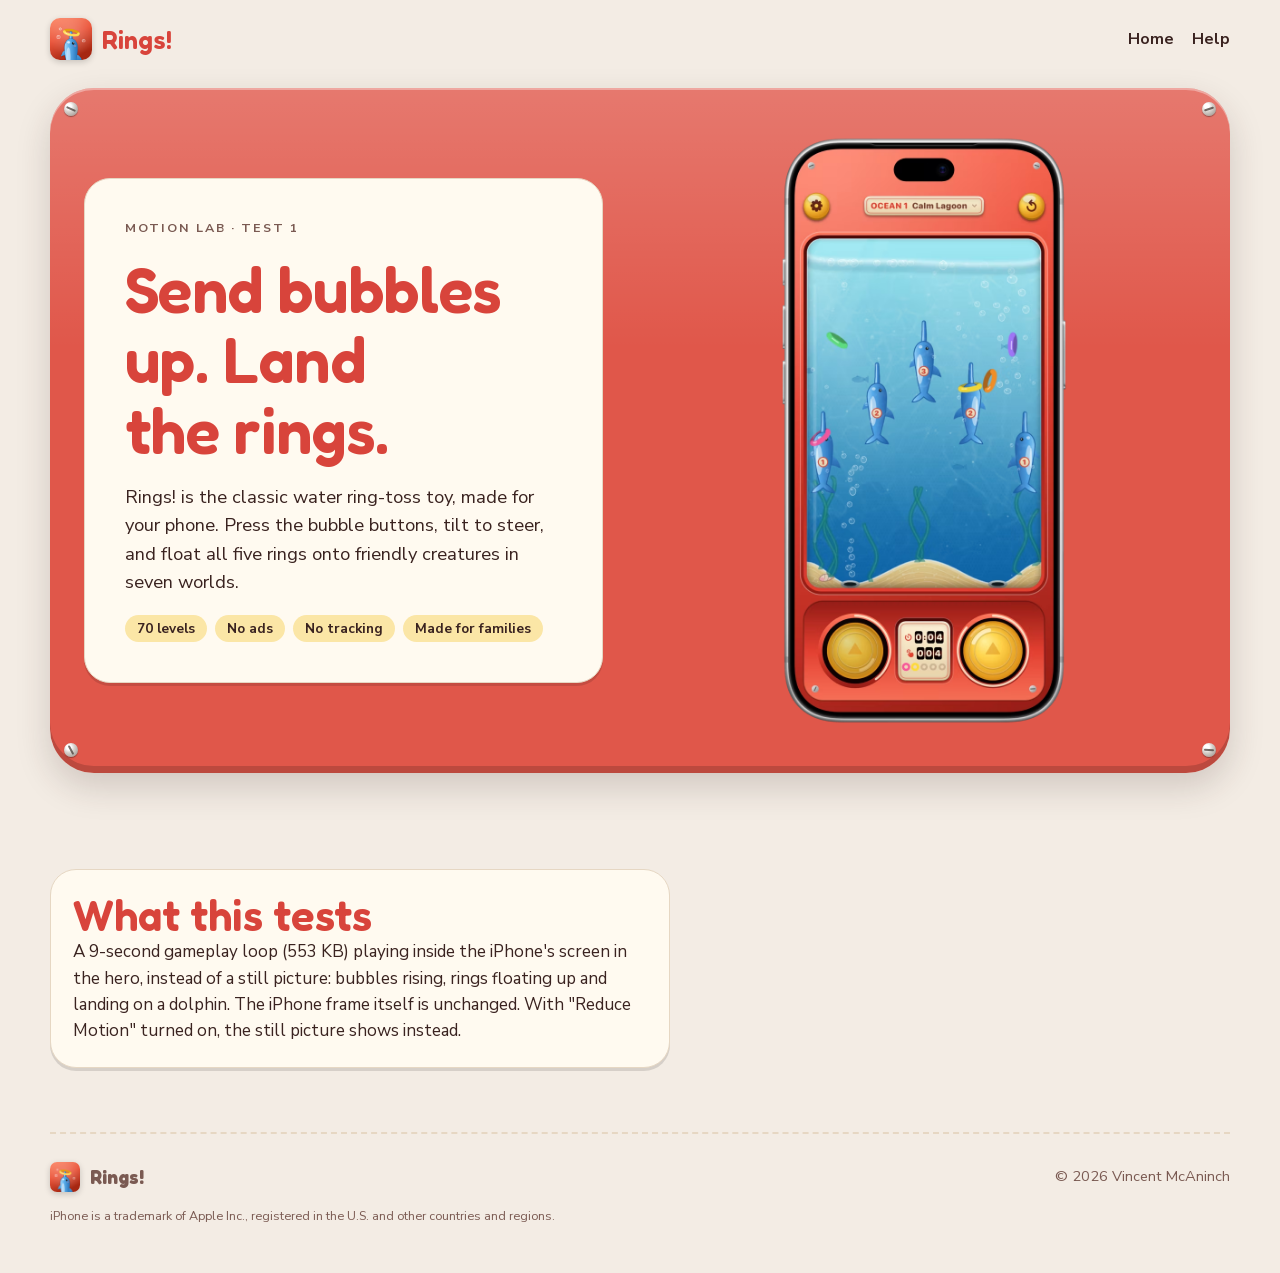
==== lab.html @ b651d56a "Motion lab: hero gameplay loop test" ====
<!doctype html>
<html lang="en">
<head>
<meta charset="utf-8">
<meta name="viewport" content="width=device-width, initial-scale=1, viewport-fit=cover">
<meta name="robots" content="noindex">   <!-- a test page for motion ideas, linked from nowhere: delete it once they're on the real pages -->
<title>Rings! Motion Lab</title>
<meta name="theme-color" content="#e0574a">
<link rel="icon" href="assets/img/favicon.png">
<link rel="stylesheet" href="assets/fonts.css">
<link rel="stylesheet" href="assets/site.css">
<style>
  /* A gameplay loop playing in the phone's screen, on top of the still picture (which shows through until the video
     starts, and stays when motion is turned down). The box is the bezel's screen opening: 1206 x 2622 of 1350 x 2760. */
  .phone.live { position: relative; }
  .phone.live video {
    position: absolute; left: 5.3333%; top: 2.5%; width: 89.3333%; height: 95%;
    border-radius: 16.8% / 7.74%; object-fit: cover; pointer-events: none;
  }
  @media (prefers-reduced-motion: reduce) { .phone.live video { display: none; } }
  .lab-note { max-width: 62ch; }
</style>
</head>
<body>
<div class="page">

  <header class="topbar">
    <a class="brand" href="index.html"><img src="assets/img/app-icon.png" alt="" width="42" height="42"><span>Rings!</span></a>
    <nav class="topnav" aria-label="Main">
      <a href="index.html">Home</a>
      <a href="support.html">Help</a>
    </nav>
  </header>

  <main class="main">
    <section class="hero shell" aria-labelledby="hero-title">
      <span class="screw tl" aria-hidden="true"></span><span class="screw tr" aria-hidden="true"></span>
      <span class="screw bl" aria-hidden="true"></span><span class="screw br" aria-hidden="true"></span>
      <div class="plate hero-plate">
        <p class="eyebrow">Motion lab · test 1</p>
        <h1 id="hero-title">Send bubbles up. Land the rings.</h1>
        <p class="lede">Rings! is the classic water ring-toss toy, made for your phone. Press the bubble buttons, tilt to steer, and float all five rings onto friendly creatures in seven worlds.</p>
        <ul class="promises" aria-label="At a glance">
          <li>70 levels</li><li>No ads</li><li>No tracking</li><li>Made for families</li>
        </ul>
      </div>
      <div class="hero-phones" aria-label="Rings! on iPhone, playing in the Ocean">
        <figure class="phone live">
          <picture><source srcset="assets/img/phones/ocean.avif" type="image/avif"><img src="assets/img/phones/ocean.png" alt="Rings! on iPhone in the Ocean: rings floating up toward the dolphins" width="640" height="1308"></picture>
          <video src="assets/video/ocean.mp4" autoplay muted loop playsinline preload="auto" aria-hidden="true"></video>
        </figure>
      </div>
    </section>

    <section class="plate lab-note" style="padding: 22px">
      <h2>What this tests</h2>
      <p>A 9-second gameplay loop (553 KB) playing inside the iPhone's screen in the hero, instead of a still picture: bubbles rising, rings floating up and landing on a dolphin. The iPhone frame itself is unchanged. With "Reduce Motion" turned on, the still picture shows instead.</p>
    </section>
  </main>

  <footer class="footer">
    <a class="brand" href="index.html"><img src="assets/img/app-icon.png" alt="" width="30" height="30"><span>Rings!</span></a>
    <span>© 2026 Vincent McAninch</span>
    <p class="credit">iPhone is a trademark of Apple Inc., registered in the U.S. and other countries and regions.</p>
  </footer>
</div>
</body>
</html>
---- assets/fonts.css ----
/* The site's two typefaces, Fredoka and Nunito Sans (SIL Open Font License; see fonts/OFL-*.txt), hosted with the
   site rather than loaded from Google, so visiting the site contacts no one else. Latin and Latin Extended only. */
@font-face {
  font-family: 'Fredoka';
  font-style: normal;
  font-weight: 500;
  font-stretch: 100%;
  font-display: swap;
  src: url(fonts/fredoka-latin-ext.woff2) format('woff2');
  unicode-range: U+0100-02BA, U+02BD-02C5, U+02C7-02CC, U+02CE-02D7, U+02DD-02FF, U+0304, U+0308, U+0329, U+1D00-1DBF, U+1E00-1E9F, U+1EF2-1EFF, U+2020, U+20A0-20AB, U+20AD-20C4, U+2113, U+2C60-2C7F, U+A720-A7FF;
}
@font-face {
  font-family: 'Fredoka';
  font-style: normal;
  font-weight: 500;
  font-stretch: 100%;
  font-display: swap;
  src: url(fonts/fredoka-latin.woff2) format('woff2');
  unicode-range: U+0000-00FF, U+0131, U+0152-0153, U+02BB-02BC, U+02C6, U+02DA, U+02DC, U+0304, U+0308, U+0329, U+2000-206F, U+20AC, U+2122, U+2191, U+2193, U+2212, U+2215, U+FEFF, U+FFFD;
}
@font-face {
  font-family: 'Fredoka';
  font-style: normal;
  font-weight: 600;
  font-stretch: 100%;
  font-display: swap;
  src: url(fonts/fredoka-latin-ext.woff2) format('woff2');
  unicode-range: U+0100-02BA, U+02BD-02C5, U+02C7-02CC, U+02CE-02D7, U+02DD-02FF, U+0304, U+0308, U+0329, U+1D00-1DBF, U+1E00-1E9F, U+1EF2-1EFF, U+2020, U+20A0-20AB, U+20AD-20C4, U+2113, U+2C60-2C7F, U+A720-A7FF;
}
@font-face {
  font-family: 'Fredoka';
  font-style: normal;
  font-weight: 600;
  font-stretch: 100%;
  font-display: swap;
  src: url(fonts/fredoka-latin.woff2) format('woff2');
  unicode-range: U+0000-00FF, U+0131, U+0152-0153, U+02BB-02BC, U+02C6, U+02DA, U+02DC, U+0304, U+0308, U+0329, U+2000-206F, U+20AC, U+2122, U+2191, U+2193, U+2212, U+2215, U+FEFF, U+FFFD;
}
@font-face {
  font-family: 'Fredoka';
  font-style: normal;
  font-weight: 700;
  font-stretch: 100%;
  font-display: swap;
  src: url(fonts/fredoka-latin-ext.woff2) format('woff2');
  unicode-range: U+0100-02BA, U+02BD-02C5, U+02C7-02CC, U+02CE-02D7, U+02DD-02FF, U+0304, U+0308, U+0329, U+1D00-1DBF, U+1E00-1E9F, U+1EF2-1EFF, U+2020, U+20A0-20AB, U+20AD-20C4, U+2113, U+2C60-2C7F, U+A720-A7FF;
}
@font-face {
  font-family: 'Fredoka';
  font-style: normal;
  font-weight: 700;
  font-stretch: 100%;
  font-display: swap;
  src: url(fonts/fredoka-latin.woff2) format('woff2');
  unicode-range: U+0000-00FF, U+0131, U+0152-0153, U+02BB-02BC, U+02C6, U+02DA, U+02DC, U+0304, U+0308, U+0329, U+2000-206F, U+20AC, U+2122, U+2191, U+2193, U+2212, U+2215, U+FEFF, U+FFFD;
}
@font-face {
  font-family: 'Nunito Sans';
  font-style: normal;
  font-weight: 400;
  font-stretch: 100%;
  font-display: swap;
  src: url(fonts/nunito-sans-latin-ext.woff2) format('woff2');
  unicode-range: U+0100-02BA, U+02BD-02C5, U+02C7-02CC, U+02CE-02D7, U+02DD-02FF, U+0304, U+0308, U+0329, U+1D00-1DBF, U+1E00-1E9F, U+1EF2-1EFF, U+2020, U+20A0-20AB, U+20AD-20C4, U+2113, U+2C60-2C7F, U+A720-A7FF;
}
@font-face {
  font-family: 'Nunito Sans';
  font-style: normal;
  font-weight: 400;
  font-stretch: 100%;
  font-display: swap;
  src: url(fonts/nunito-sans-latin.woff2) format('woff2');
  unicode-range: U+0000-00FF, U+0131, U+0152-0153, U+02BB-02BC, U+02C6, U+02DA, U+02DC, U+0304, U+0308, U+0329, U+2000-206F, U+20AC, U+2122, U+2191, U+2193, U+2212, U+2215, U+FEFF, U+FFFD;
}
@font-face {
  font-family: 'Nunito Sans';
  font-style: normal;
  font-weight: 600;
  font-stretch: 100%;
  font-display: swap;
  src: url(fonts/nunito-sans-latin-ext.woff2) format('woff2');
  unicode-range: U+0100-02BA, U+02BD-02C5, U+02C7-02CC, U+02CE-02D7, U+02DD-02FF, U+0304, U+0308, U+0329, U+1D00-1DBF, U+1E00-1E9F, U+1EF2-1EFF, U+2020, U+20A0-20AB, U+20AD-20C4, U+2113, U+2C60-2C7F, U+A720-A7FF;
}
@font-face {
  font-family: 'Nunito Sans';
  font-style: normal;
  font-weight: 600;
  font-stretch: 100%;
  font-display: swap;
  src: url(fonts/nunito-sans-latin.woff2) format('woff2');
  unicode-range: U+0000-00FF, U+0131, U+0152-0153, U+02BB-02BC, U+02C6, U+02DA, U+02DC, U+0304, U+0308, U+0329, U+2000-206F, U+20AC, U+2122, U+2191, U+2193, U+2212, U+2215, U+FEFF, U+FFFD;
}
@font-face {
  font-family: 'Nunito Sans';
  font-style: normal;
  font-weight: 700;
  font-stretch: 100%;
  font-display: swap;
  src: url(fonts/nunito-sans-latin-ext.woff2) format('woff2');
  unicode-range: U+0100-02BA, U+02BD-02C5, U+02C7-02CC, U+02CE-02D7, U+02DD-02FF, U+0304, U+0308, U+0329, U+1D00-1DBF, U+1E00-1E9F, U+1EF2-1EFF, U+2020, U+20A0-20AB, U+20AD-20C4, U+2113, U+2C60-2C7F, U+A720-A7FF;
}
@font-face {
  font-family: 'Nunito Sans';
  font-style: normal;
  font-weight: 700;
  font-stretch: 100%;
  font-display: swap;
  src: url(fonts/nunito-sans-latin.woff2) format('woff2');
  unicode-range: U+0000-00FF, U+0131, U+0152-0153, U+02BB-02BC, U+02C6, U+02DA, U+02DC, U+0304, U+0308, U+0329, U+2000-206F, U+20AC, U+2122, U+2191, U+2193, U+2212, U+2215, U+FEFF, U+FFFD;
}
---- assets/site.css ----
/* Layout: the page is built like the toy itself. Glossy plastic shells in each world's color hold cream plates,
   butter-yellow buttons and phones. Sections stack in one column on phones and open to two columns from 900px. */
:root {
  --bg: #f3ece4; --ink: #3a2320; --ink-soft: #7a5a52; --plate: #fffaf0; --plate-edge: #e6d7c3;
  --butter: #f6c445; --butter-deep: #c98d16; --butter-soft: #fbe6a6; --red: #d8443b; --chip-ink: #4a2a0a;
  --ocean: #e0574a; --desert: #1fa7a8; --space: #2a2540; --rainforest: #2f8a4c; --arctic: #3f86b8; --savanna: #c08a12; --dinosaurs: #7d4f8a;
  --ring-1: #ff549e; --ring-2: #ffdb2e; --ring-3: #61e07a; --ring-4: #ff8f1f; --ring-5: #a875ff;
  --bezel: #1b1412; --on-shell: #fffaf0;
  --display: "Fredoka", "Arial Rounded MT Bold", ui-rounded, system-ui, sans-serif;
  --body: "Nunito Sans", system-ui, -apple-system, "Segoe UI", sans-serif;
  color-scheme: light;
}
@media (prefers-color-scheme: dark) {
  :root:not([data-theme="light"]) {
    --bg: #1d1714; --ink: #f6e9dc; --ink-soft: #c2a89a; --plate: #2c231f; --plate-edge: #46382f;
    --butter-soft: #4d3d14; --red: #ff7b6b; --space: #4a4370; --savanna: #d9a02a; --dinosaurs: #a87ab6; --bezel: #0b0807;
    color-scheme: dark;
  }
}
:root[data-theme="dark"] {
  --bg: #1d1714; --ink: #f6e9dc; --ink-soft: #c2a89a; --plate: #2c231f; --plate-edge: #46382f;
  --butter-soft: #4d3d14; --red: #ff7b6b; --space: #4a4370; --savanna: #d9a02a; --dinosaurs: #a87ab6; --bezel: #0b0807;
  color-scheme: dark;
}

* { box-sizing: border-box; }
html { scroll-behavior: smooth; }
@media (prefers-reduced-motion: reduce) { html { scroll-behavior: auto; } }
body {
  margin: 0; background: var(--bg); color: var(--ink); font-family: var(--body); font-size: 17px; line-height: 1.55;
  padding-left: max(16px, env(safe-area-inset-left, 0px)); padding-right: max(16px, env(safe-area-inset-right, 0px));
  padding-block: 0 48px;
}
img { max-width: 100%; display: block; }
a { color: var(--red); text-underline-offset: 3px; }
a:focus-visible, button:focus-visible, summary:focus-visible { outline: 3px solid var(--butter); outline-offset: 3px; border-radius: 8px; }
h1, h2, h3 { font-family: var(--display); font-weight: 600; line-height: 1.1; margin: 0; text-wrap: balance; }
h2 { font-size: clamp(1.9rem, 4.2vw, 2.7rem); color: var(--red); }
h3 { font-size: 1.3rem; }
p { margin: 0; }
.page { max-width: 1180px; margin: 0 auto; display: flex; flex-direction: column; gap: 28px; }
.main { display: flex; flex-direction: column; gap: clamp(56px, 8vw, 96px); min-width: 0; }
.stack { display: flex; flex-direction: column; gap: 24px; min-width: 0; scroll-margin-top: 20px; }
.eyebrow { font: 700 0.78rem var(--body); letter-spacing: 0.16em; text-transform: uppercase; color: var(--ink-soft); }
.section-head { display: flex; flex-direction: column; gap: 10px; max-width: 62ch; }
.section-head p { color: var(--ink-soft); font-size: 1.08rem; }
.todo { background: var(--butter-soft); color: var(--ink); border-radius: 5px; padding: 0 4px; font-weight: 700; }

/* Top bar */
.topbar { display: flex; align-items: center; justify-content: space-between; gap: 12px 24px; flex-wrap: wrap; padding-block: 18px 0; }
.brand { display: inline-flex; align-items: center; gap: 10px; text-decoration: none; color: var(--red); font: 600 1.6rem var(--display); }
.brand img { width: 42px; height: 42px; border-radius: 10px; box-shadow: 0 2px 6px rgba(0, 0, 0, 0.18); }
.topnav { display: flex; flex-wrap: wrap; gap: 4px 18px; }
.topnav a { color: var(--ink); text-decoration: none; font-weight: 700; font-size: 0.98rem; padding: 4px 0; }
.topnav a:hover { color: var(--red); }

/* The toy's plastic shell, with a screw in each corner. */
.shell {
  --shell: var(--ocean);
  position: relative; border-radius: clamp(28px, 4vw, 44px); padding: clamp(18px, 3vw, 34px);
  background: linear-gradient(180deg, rgba(255, 255, 255, 0.2), rgba(255, 255, 255, 0) 38%), var(--shell);
  box-shadow: inset 0 2px 0 rgba(255, 255, 255, 0.35), inset 0 -7px 0 rgba(0, 0, 0, 0.16), 0 14px 34px rgba(58, 35, 32, 0.18);
}
.screw {
  position: absolute; width: 14px; height: 14px; border-radius: 50%;
  background: radial-gradient(circle at 35% 30%, #fff 0 18%, #d9d4cf 40%, #8f8780 100%);
  box-shadow: 0 1px 1px rgba(0, 0, 0, 0.35);
}
.screw::after { content: ""; position: absolute; left: 2px; right: 2px; top: 6px; height: 2px; border-radius: 1px; background: rgba(60, 50, 45, 0.7); transform: rotate(var(--turn, 20deg)); }
.screw.tl { top: 14px; left: 14px; --turn: 24deg; } .screw.tr { top: 14px; right: 14px; --turn: -18deg; }
.screw.bl { bottom: 16px; left: 14px; --turn: 62deg; } .screw.br { bottom: 16px; right: 14px; --turn: 3deg; }
.plate { background: var(--plate); border: 1.5px solid var(--plate-edge); border-radius: 26px; box-shadow: 0 3px 0 rgba(0, 0, 0, 0.12); }

/* Butter buttons, like the game's. */
.btn {
  display: inline-flex; align-items: center; justify-content: center; gap: 8px; border: 0; cursor: pointer; text-decoration: none;
  font: 600 1.08rem var(--display); color: var(--chip-ink); background: linear-gradient(180deg, #fff3b0 0%, var(--butter) 45%);
  border-radius: 999px; padding: 12px 24px; box-shadow: inset 0 -4px 0 var(--butter-deep), 0 3px 8px rgba(0, 0, 0, 0.16);
}
.btn:active { transform: translateY(1px); box-shadow: inset 0 -2px 0 var(--butter-deep), 0 2px 5px rgba(0, 0, 0, 0.16); }
.btn.big { font-size: 1.2rem; padding: 14px 28px; }
@media (max-width: 420px) { .btn.big { font-size: 1.04rem; padding: 12px 18px; } }
.btn small { font: 700 0.72rem var(--body); letter-spacing: 0.08em; text-transform: uppercase; opacity: 0.75; }

/* Phones: Apple's own iPhone 18 Pro picture (silver) with a screenshot of the game in it, made by
   Tools/scripts/site/inframe.swift. Apple asks for these to be shown as they are: upright, never overlapped or cropped,
   with no added shadows or reflections, and all at the same size. */
.phone { margin: 0; }
.phone img { width: 100%; height: auto; }

/* Hero */
.hero { display: grid; grid-template-columns: minmax(0, 1fr) minmax(0, 1.05fr); gap: clamp(20px, 4vw, 48px); align-items: center; overflow: hidden; }
.hero-plate { position: relative; z-index: 2; padding: clamp(22px, 3.4vw, 40px); display: flex; flex-direction: column; gap: 18px; }
.hero h1 { font-size: clamp(2.5rem, 6vw, 4rem); color: var(--red); letter-spacing: -0.01em; }
.hero .lede { font-size: 1.15rem; max-width: 46ch; }
.cta { display: flex; flex-wrap: wrap; align-items: center; gap: 12px 18px; }
.cta .note { color: var(--ink-soft); font-size: 0.95rem; }
.promises { list-style: none; margin: 0; padding: 0; display: flex; flex-wrap: wrap; gap: 8px; }
.promises li { font: 700 0.85rem var(--body); color: var(--ink); background: var(--butter-soft); border-radius: 999px; padding: 4px 12px; }
/* One big phone whose screen takes turns showing three worlds. All three pictures are the same iPhone in the same spot,
   stacked, so the phone itself never moves (as Apple asks for its iPhone pictures): only the game on its screen changes.
   The Ocean sits underneath, always showing; the Rain Forest and then the Dinosaurs fade in over it, and the Dinosaurs
   fade back out to the Ocean. Each world shows for 3.5 s, with a 1 s fade. */
.hero-phones { position: relative; z-index: 2; display: grid; justify-items: center; padding-block: 12px; }
.hero-phones .phone { grid-area: 1 / 1; width: min(100%, 290px); }     /* about as tall as the text box beside it */
.hero-phones .second, .hero-phones .third { opacity: 0; animation: 13.5s ease-in-out infinite; }
.hero-phones .second { animation-name: phone-second; }
.hero-phones .third { animation-name: phone-third; }
@keyframes phone-second { 0%, 25.9% { opacity: 0; } 33.3%, 66.6% { opacity: 1; } 66.7%, 100% { opacity: 0; } }
@keyframes phone-third { 0%, 59.3% { opacity: 0; } 66.7%, 92.6% { opacity: 1; } 100% { opacity: 0; } }
@media (prefers-reduced-motion: reduce) { .hero-phones .second, .hero-phones .third { animation: none; } }

@media (max-width: 899px) {
  .hero { grid-template-columns: minmax(0, 1fr); }
  .hero-phones { max-width: 560px; margin-inline: auto; width: 100%; }
  .hero-phones .phone { width: min(100%, 250px); }
}

/* How to play */
.steps { list-style: none; margin: 0; padding: 0; display: grid; grid-template-columns: repeat(auto-fit, minmax(240px, 1fr)); gap: 18px; counter-reset: step; }
.step { padding: 22px; display: flex; flex-direction: column; gap: 10px; counter-increment: step; }
.step .art { height: 150px; display: grid; place-items: center; border-radius: 18px; background: linear-gradient(180deg, #bfe3f2, #4f9fc6); position: relative; overflow: hidden; }
.step h3::before { content: counter(step) ". "; color: var(--red); }
.step p { color: var(--ink-soft); }
.step .art svg { width: 70%; height: 80%; }
.step .art .dolphin { height: 120px; width: auto; position: relative; z-index: 1; }
/* The ring round the dolphin's nose, resting where the nose meets the head: its far half behind the dolphin, its near half in front. */
.step .art .hooked { position: absolute; left: 50%; top: 32%; width: 32px; height: 17.3px; transform: translate(-50%, -50%) rotate(-8deg); color: var(--ring-1); }
.step .art .hooked.front { z-index: 2; }

/* Worlds */
.tabs { display: flex; flex-wrap: wrap; gap: 8px; }
.tab {
  border: 0; cursor: pointer; border-radius: 14px; padding: 9px 16px; color: #fff; font: 600 1.05rem var(--display); background: var(--c);
  opacity: 0.62; box-shadow: inset 0 -3px 0 rgba(0, 0, 0, 0.18);
}
.tab:hover { opacity: 0.85; }
.tab[aria-selected="true"] { opacity: 1; box-shadow: inset 0 -3px 0 rgba(0, 0, 0, 0.18), 0 0 0 3px var(--butter); }
.world { display: grid; grid-template-columns: minmax(0, 300px) minmax(0, 1fr); gap: clamp(16px, 3vw, 32px); align-items: start; }
.world .phone { max-width: 300px; width: 100%; margin-inline: auto; }
.world-plate { padding: clamp(18px, 3vw, 30px); display: flex; flex-direction: column; gap: 14px; min-width: 0; }
.world-plate h3 { font-size: clamp(1.8rem, 3.6vw, 2.4rem); color: var(--c); }
.world-plate .welcome { font-size: 1.1rem; }
.world-plate .count { font: 700 0.8rem var(--body); letter-spacing: 0.12em; text-transform: uppercase; color: var(--ink-soft); }
.creatures { display: grid; grid-template-columns: repeat(5, minmax(0, 1fr)); gap: 10px; }
@media (max-width: 560px) { .creatures { grid-template-columns: repeat(2, minmax(0, 1fr)); } }
.creature { background: color-mix(in srgb, var(--c) 9%, var(--plate)); border-radius: 16px; padding: 10px 8px; display: flex; flex-direction: column; align-items: center; gap: 4px; text-align: center; }
.creature img { height: 66px; width: auto; max-width: 80px; object-fit: contain; }
.creature b { font: 600 0.92rem var(--display); line-height: 1.15; }
.creature span { font-size: 0.74rem; color: var(--ink-soft); line-height: 1.2; }
@media (max-width: 760px) { .world { grid-template-columns: minmax(0, 1fr); } .world .phone { max-width: 240px; } }

/* Fun facts */
.fact { display: grid; grid-template-columns: auto minmax(0, 1fr); gap: 18px 24px; align-items: center; padding: clamp(20px, 3vw, 32px); }
.fact .who { width: 120px; height: 120px; display: grid; place-items: center; border-radius: 28px; background: color-mix(in srgb, var(--c, var(--ocean)) 14%, var(--plate)); }
.fact .who img { max-height: 96px; max-width: 96px; width: auto; object-fit: contain; }
.fact .text { display: flex; flex-direction: column; gap: 10px; align-self: stretch; }
/* Invisible copies of the longest tags and facts share each line's spot, so the card stays one size as the facts change. */
.fact .steady { display: grid; }
.fact .steady > * { grid-area: 1 / 1; }
.fact .room { visibility: hidden; }
.fact .tag { font: 700 0.78rem var(--body); letter-spacing: 0.12em; text-transform: uppercase; color: var(--c, var(--ocean)); }
.fact blockquote { margin: 0; font: 500 clamp(1.3rem, 2.6vw, 1.75rem) / 1.3 var(--display); text-wrap: pretty; }
.fact .more { align-self: flex-start; margin-top: auto; }
@media (max-width: 560px) { .fact { grid-template-columns: minmax(0, 1fr); } }

/* Families */
.families { display: grid; grid-template-columns: minmax(0, 1.2fr) minmax(0, 1fr); gap: 20px; align-items: start; }
.pledges { list-style: none; margin: 0; padding: 0; display: grid; grid-template-columns: repeat(auto-fit, minmax(230px, 1fr)); gap: 14px; }
.pledge { padding: 18px 20px; display: flex; flex-direction: column; gap: 6px; }
.pledge h3 { font-size: 1.15rem; display: flex; align-items: center; gap: 10px; }
.pledge h3 svg { width: 26px; height: 26px; flex: none; }
.pledge p { color: var(--ink-soft); font-size: 0.98rem; }
.prices { --shell: var(--butter-deep); }
.prices .plate { padding: 22px; display: flex; flex-direction: column; gap: 14px; }
.prices h3 { font-size: 1.4rem; }
.price-list { margin: 0; display: grid; grid-template-columns: auto minmax(0, 1fr); gap: 12px 16px; align-items: baseline; }
.price-list dt { font: 600 1.35rem var(--display); color: var(--red); font-variant-numeric: tabular-nums; white-space: nowrap; }
.price-list dd { margin: 0; }
.price-list dd small { display: block; color: var(--ink-soft); font-size: 0.86rem; }
.prices .fine { color: var(--ink-soft); font-size: 0.86rem; }
@media (max-width: 899px) { .families { grid-template-columns: minmax(0, 1fr); } }

/* Pages: Help and Privacy */
.page-head { display: flex; flex-direction: column; gap: 6px; padding-block: clamp(26px, 4vw, 40px); }
.page-head .plate { padding: clamp(20px, 3vw, 30px); display: flex; flex-direction: column; gap: 8px; }
.page-head h1 { font-size: clamp(2.2rem, 5vw, 3.2rem); color: var(--red); }
.page-head p { color: var(--ink-soft); }
.doc { max-width: 720px; display: flex; flex-direction: column; gap: 26px; }
.doc section { display: flex; flex-direction: column; gap: 8px; }
.doc h2 { font-size: 1.45rem; }
.doc p { max-width: 65ch; }
.faq { display: flex; flex-direction: column; gap: 12px; max-width: 760px; }
.faq details { padding: 4px 20px; }
.faq summary { cursor: pointer; font: 600 1.2rem var(--display); padding-block: 14px; list-style: none; display: flex; align-items: center; justify-content: space-between; gap: 12px; }
.faq summary::-webkit-details-marker { display: none; }
.faq summary::after { content: "+"; font: 600 1.5rem var(--display); color: var(--red); flex: none; }
.faq details[open] summary::after { content: "–"; }
.faq details p { padding-bottom: 16px; color: var(--ink-soft); max-width: 65ch; }
.contact { padding: 22px; display: flex; flex-direction: column; gap: 8px; max-width: 760px; }
.help-grid { display: grid; grid-template-columns: minmax(0, 1fr) minmax(0, 320px); gap: 32px; align-items: start; }
.help-main { display: flex; flex-direction: column; gap: 24px; min-width: 0; }
.help-aside { position: sticky; top: 20px; }
.screen-card { margin: 0; display: flex; flex-direction: column; gap: 12px; }
.screen-card img { width: 100%; height: auto; border-radius: 24px; border: 1.5px solid var(--plate-edge); box-shadow: 0 10px 26px rgba(0, 0, 0, 0.16); }
.screen-card figcaption { color: var(--ink-soft); font-size: 0.92rem; }
@media (max-width: 860px) { .help-grid { grid-template-columns: minmax(0, 1fr); } .help-aside { position: static; max-width: 360px; } }

/* Footer */
.footer { margin-top: 36px; display: flex; flex-wrap: wrap; align-items: center; justify-content: space-between; gap: 14px 24px; padding-top: 28px; border-top: 2px dashed var(--plate-edge); color: var(--ink-soft); font-size: 0.92rem; }
.footer nav { display: flex; flex-wrap: wrap; gap: 6px 18px; }
.footer a { color: var(--ink-soft); font-weight: 700; }
.footer .brand { font-size: 1.2rem; }
.footer .brand img { width: 30px; height: 30px; border-radius: 7px; }
.footer .credit { flex-basis: 100%; font-size: 0.78rem; }
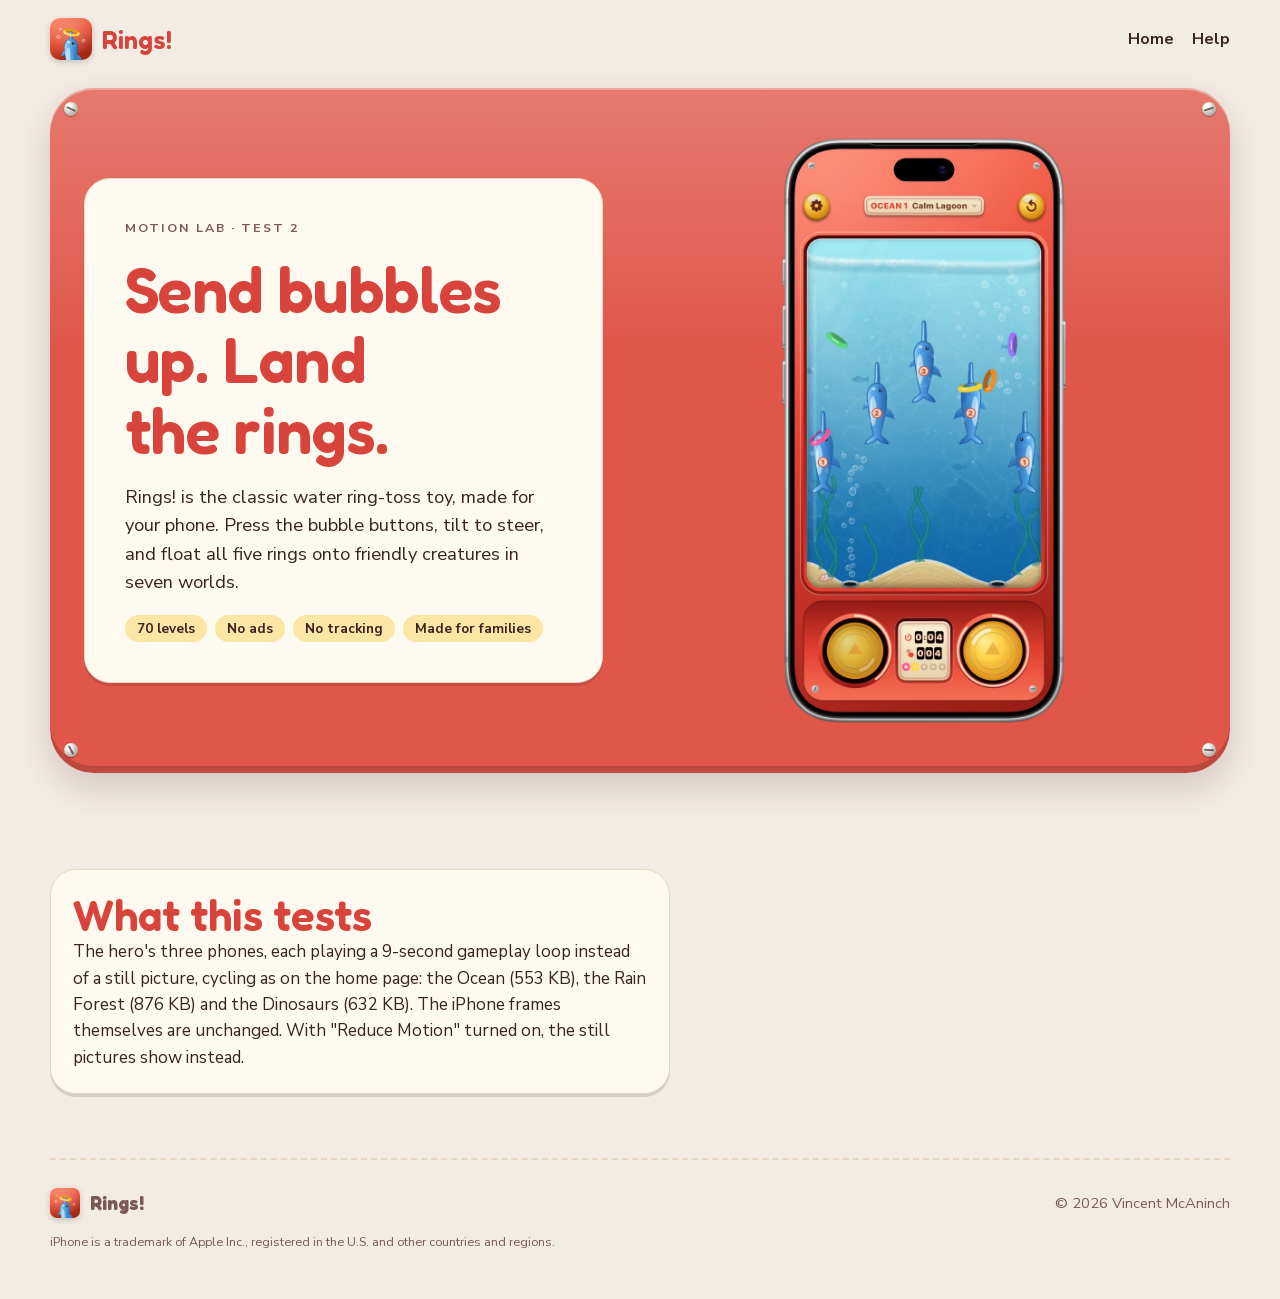
==== commit 38632c12: "Motion lab: loops for all three hero worlds" ====
--- a/lab.html
+++ b/lab.html
@@ -37,24 +37,32 @@
       <span class="screw tl" aria-hidden="true"></span><span class="screw tr" aria-hidden="true"></span>
       <span class="screw bl" aria-hidden="true"></span><span class="screw br" aria-hidden="true"></span>
       <div class="plate hero-plate">
-        <p class="eyebrow">Motion lab · test 1</p>
+        <p class="eyebrow">Motion lab · test 2</p>
         <h1 id="hero-title">Send bubbles up. Land the rings.</h1>
         <p class="lede">Rings! is the classic water ring-toss toy, made for your phone. Press the bubble buttons, tilt to steer, and float all five rings onto friendly creatures in seven worlds.</p>
         <ul class="promises" aria-label="At a glance">
           <li>70 levels</li><li>No ads</li><li>No tracking</li><li>Made for families</li>
         </ul>
       </div>
-      <div class="hero-phones" aria-label="Rings! on iPhone, playing in the Ocean">
+      <div class="hero-phones" aria-label="Rings! on iPhone, playing in the Ocean, the Rain Forest and the Dinosaurs">
         <figure class="phone live">
           <picture><source srcset="assets/img/phones/ocean.avif" type="image/avif"><img src="assets/img/phones/ocean.png" alt="Rings! on iPhone in the Ocean: rings floating up toward the dolphins" width="640" height="1308"></picture>
           <video src="assets/video/ocean.mp4" autoplay muted loop playsinline preload="auto" aria-hidden="true"></video>
+        </figure>
+        <figure class="phone live second">
+          <picture><source srcset="assets/img/phones/rainforest.avif" type="image/avif"><img src="assets/img/phones/rainforest.png" alt="Rings! on iPhone in the Rain Forest: spider monkeys swinging on vines while rings float past" width="640" height="1308"></picture>
+          <video src="assets/video/rainforest.mp4" autoplay muted loop playsinline preload="auto" aria-hidden="true"></video>
+        </figure>
+        <figure class="phone live third">
+          <picture><source srcset="assets/img/phones/dinosaurs.avif" type="image/avif"><img src="assets/img/phones/dinosaurs.png" alt="Rings! on iPhone with the Dinosaurs: a volcano behind the T. rex" width="640" height="1308"></picture>
+          <video src="assets/video/dinosaurs.mp4" autoplay muted loop playsinline preload="auto" aria-hidden="true"></video>
         </figure>
       </div>
     </section>
 
     <section class="plate lab-note" style="padding: 22px">
       <h2>What this tests</h2>
-      <p>A 9-second gameplay loop (553 KB) playing inside the iPhone's screen in the hero, instead of a still picture: bubbles rising, rings floating up and landing on a dolphin. The iPhone frame itself is unchanged. With "Reduce Motion" turned on, the still picture shows instead.</p>
+      <p>The hero's three phones, each playing a 9-second gameplay loop instead of a still picture, cycling as on the home page: the Ocean (553 KB), the Rain Forest (876 KB) and the Dinosaurs (632 KB). The iPhone frames themselves are unchanged. With "Reduce Motion" turned on, the still pictures show instead.</p>
     </section>
   </main>
 
